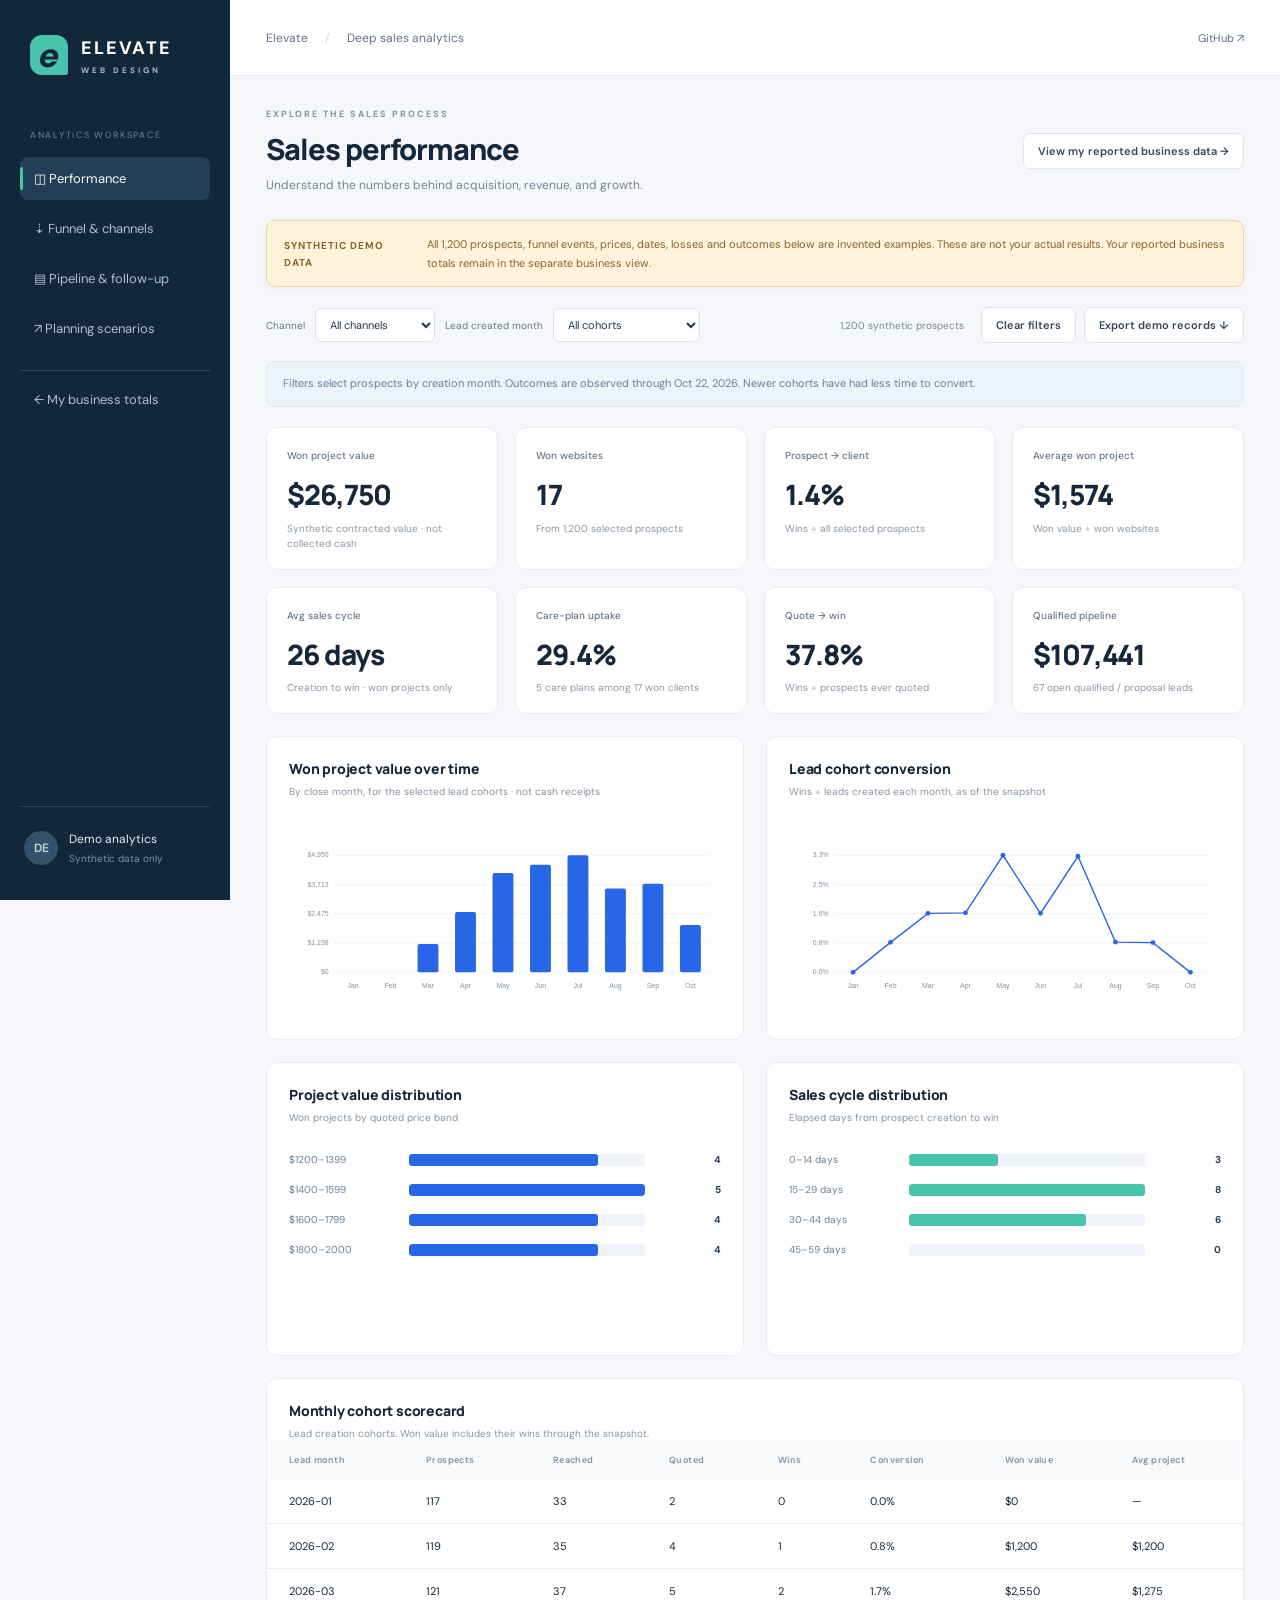
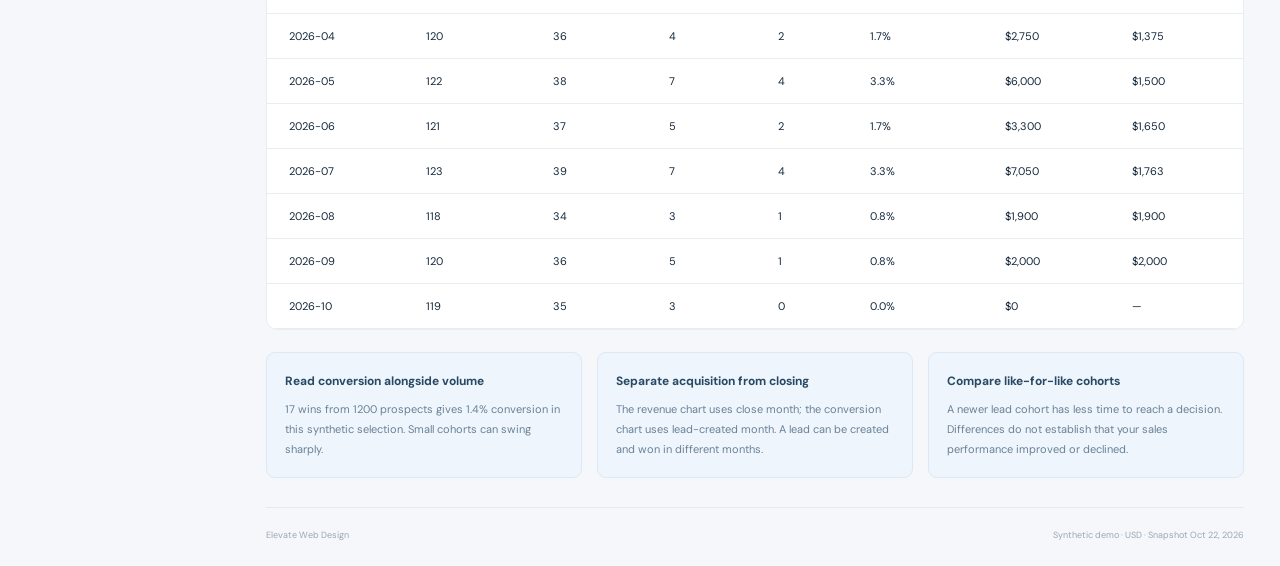
==== analytics.html @ 9e66ab22 "Add deep analytics demo: funnel conversions, channel trends, pipeline and scenarios" ====
<!doctype html><html lang="en"><head><meta charset="utf-8"><meta name="viewport" content="width=device-width,initial-scale=1"><meta name="description" content="Synthetic sales analytics demonstration: funnel conversions, channels, revenue, pipeline, and scenario planning. Not actual Elevate client records."><title>Elevate — Deep Sales Analytics</title><link rel="stylesheet" href="styles.css"><link rel="stylesheet" href="analytics.css"></head><body>
<aside class="sidebar"><a class="brand" href="index.html"><span class="brandmark">e</span><span>ELEVATE<small>WEB DESIGN</small></span></a><div class="workspace">ANALYTICS WORKSPACE</div><nav aria-label="Analytics navigation"><button class="nav active" data-tab="performance">◫ Performance</button><button class="nav" data-tab="funnel">⇣ Funnel & channels</button><button class="nav" data-tab="pipeline">▤ Pipeline & follow-up</button><button class="nav" data-tab="planning">↗ Planning scenarios</button><a class="nav business-link" href="index.html">← My business totals</a></nav><div class="side-bottom"><div class="avatar">DE</div><div>Demo analytics<small>Synthetic data only</small></div></div></aside>
<main><header class="topbar"><span class="breadcrumb">Elevate <span>/</span> Deep sales analytics</span><a class="github" href="https://github.com/aidenwilliams888-123/elevate-sales-dashboard" target="_blank" rel="noopener">GitHub ↗</a></header><div class="content"><div class="heading"><div><div class="eyebrow">EXPLORE THE SALES PROCESS</div><h1 id="analysis-title">Sales performance</h1><p>Understand the numbers behind acquisition, revenue, and growth.</p></div><a class="button" href="index.html">View my reported business data →</a></div>
<div class="demo-banner"><strong>SYNTHETIC DEMO DATA</strong><span>All 1,200 prospects, funnel events, prices, dates, losses and outcomes below are invented examples. These are not your actual results. Your reported business totals remain in the separate business view.</span></div>
<div class="analytics-toolbar"><div class="filters"><label for="channel">Channel</label><select id="channel"><option>All channels</option><option>Cold call</option><option>Referral</option></select><label for="cohort">Lead created month</label><select id="cohort"><option value="All">All cohorts</option></select></div><div><span id="selection-count"></span><button class="button" id="reset-analytics">Clear filters</button> <button class="button" id="download-demo">Export demo records ↓</button></div></div>
<div id="filter-note" class="notice">Filters select prospects by creation month. Outcomes are observed through Oct 22, 2026. Newer cohorts have had less time to convert.</div>
<section class="analysis-page" id="performance"><div class="kpi-grid" id="performance-kpis"></div><div class="bottom-grid"><article class="panel"><div class="panel-head"><div><h2>Won project value over time</h2><p>By close month, for the selected lead cohorts · not cash receipts</p></div></div><div id="revenue-chart" class="demo-chart"></div></article><article class="panel"><div class="panel-head"><div><h2>Lead cohort conversion</h2><p>Wins ÷ leads created each month, as of the snapshot</p></div></div><div id="conversion-chart" class="demo-chart"></div></article></div><div class="bottom-grid"><article class="panel"><div class="panel-head"><div><h2>Project value distribution</h2><p>Won projects by quoted price band</p></div></div><div id="price-chart" class="demo-chart"></div></article><article class="panel"><div class="panel-head"><div><h2>Sales cycle distribution</h2><p>Elapsed days from prospect creation to win</p></div></div><div id="cycle-chart" class="demo-chart"></div></article></div><article class="panel"><div class="panel-head"><div><h2>Monthly cohort scorecard</h2><p>Lead creation cohorts. Won value includes their wins through the snapshot.</p></div></div><div class="table-scroll"><table><thead><tr><th>Lead month</th><th>Prospects</th><th>Reached</th><th>Quoted</th><th>Wins</th><th>Conversion</th><th>Won value</th><th>Avg project</th></tr></thead><tbody id="monthly-scorecard"></tbody></table></div></article><div class="insights" id="performance-insights"></div></section>
<section class="analysis-page" id="funnel" hidden><div class="kpi-grid" id="funnel-kpis"></div><div class="bottom-grid"><article class="panel"><div class="panel-head"><div><h2>From first outreach to a sale</h2><p>Milestones ever reached by the selected prospects</p></div></div><div id="funnel-bars" class="funnel-bars"></div><div class="panel-foot">These are nested milestones, not counts of people currently sitting in each stage.</div></article><article class="panel"><div class="panel-head"><div><h2>Where the funnel narrows</h2><p>Progression and non-progression between adjacent milestones</p></div></div><div class="table-scroll"><table><thead><tr><th>Step</th><th>Progressed</th><th>Rate</th><th>Not progressed</th></tr></thead><tbody id="step-rows"></tbody></table></div><div class="panel-foot">Not progressed may mean lost or still open. It is not a confirmed rejection count.</div></article></div><article class="panel"><div class="panel-head"><div><h2>Channel performance</h2><p>Compare conversion, value, and sales effort in the same cohort</p></div></div><div class="table-scroll"><table><thead><tr><th>Channel</th><th>Prospects</th><th>Wins</th><th>Conversion</th><th>Quote → win</th><th>Won value</th><th>Avg value</th><th>Leads / win</th><th>Care uptake</th></tr></thead><tbody id="channel-rows"></tbody></table></div></article><div class="bottom-grid"><article class="panel"><div class="panel-head"><div><h2>Recorded loss reasons</h2><p>Lost prospects only · counts, not percentages of all leads</p></div></div><div id="loss-chart" class="demo-chart"></div></article><article class="panel"><div class="panel-head"><div><h2>What a better close rate could change</h2><p>Illustration: quote-to-win rises by 5 percentage points</p></div></div><div id="funnel-sensitivity" class="definition"></div></article></div><div class="insights" id="channel-insights"></div></section>
<section class="analysis-page" id="pipeline" hidden><div class="kpi-grid" id="pipeline-kpis"></div><div class="bottom-grid"><article class="panel"><div class="panel-head"><div><h2>Current open stage counts</h2><p>Excludes won and lost opportunities</p></div></div><div id="stage-chart" class="demo-chart"></div></article><article class="panel"><div class="panel-head"><div><h2>Qualified pipeline value</h2><p>Open Qualified and Proposal opportunities only</p></div></div><div id="pipeline-chart" class="demo-chart"></div><div class="panel-foot">Weighted value assumes 20% for Qualified and 50% for Proposal. These are illustrative probabilities, not calibrated predictions.</div></article></div><article class="panel"><div class="panel-head"><div><h2>Follow-up queue</h2><p>Open qualified leads, earliest due date first. Late dates are relative to Oct 22, 2026.</p></div><span class="badge">SYNTHETIC EXAMPLES</span></div><div class="table-scroll"><table><thead><tr><th>Demo ID</th><th>Source</th><th>Stage</th><th>Quoted value</th><th>Last contact</th><th>Follow-up due</th><th>Status</th></tr></thead><tbody id="followup-rows"></tbody></table></div><div class="pagination"><span id="queue-count"></span><button class="button" id="queue-prev">← Previous</button><button class="button" id="queue-next">Next →</button></div></article><article class="panel"><div class="panel-head"><div><h2>All demo prospects</h2><p>Inspect the records behind the aggregates</p></div><label class="search-label" for="demo-search">Search demo ID<input id="demo-search" placeholder="DEMO-123" type="search"></label></div><div class="table-scroll"><table><thead><tr><th>ID</th><th>Created</th><th>Channel</th><th>Stage</th><th>Reached</th><th>Quoted</th><th>Won value</th></tr></thead><tbody id="prospect-rows"></tbody></table></div><div class="pagination"><span id="prospect-count"></span><button class="button" id="prospect-prev">← Previous</button><button class="button" id="prospect-next">Next →</button></div></article></section>
<section class="analysis-page" id="planning" hidden><div class="notice"><strong>HYPOTHETICAL PLANNING MODEL.</strong> The inputs are assumptions, not your actual costs or a prediction. Filters above change the demo benchmarks; editable scenario inputs remain independent.</div><div class="scenario-grid"><article class="panel"><div class="panel-head"><div><h2>Monthly planning inputs</h2><p>Change the assumptions to see the trade-offs.</p></div></div><form id="scenario-form" class="scenario-form"><div class="form-grid"><label>New prospects / month<input name="prospects" type="number" min="0" max="100000" value="200" step="1" required></label><label>Lead-to-sale conversion (%)<input name="conversion" type="number" min="0" max="100" value="1.5" step="0.001" required></label><label>Website price (USD)<input name="price" type="number" min="0" max="1000000" value="1500" required></label><label>Direct cost / project (USD)<input name="directCost" type="number" min="0" max="1000000" value="100" required></label><label>Fixed monthly costs (USD)<input name="fixedCosts" type="number" min="0" max="1000000" value="100" required></label><label>Delivery hours / project<input name="hoursPerProject" type="number" min="0.1" max="10000" value="20" step="0.1" required></label><label>Available delivery hours / month<input name="deliveryHours" type="number" min="0" max="10000" value="80" step="1" required></label><label>Outreach minutes / prospect<input name="minutesPerContact" type="number" min="0" max="10000" value="4" step="0.1" required></label><label>New clients taking care (%)<input name="careRate" type="number" min="0" max="100" value="30" step="1" required></label><label>Care price / month (USD)<input name="carePrice" type="number" min="0" max="100000" value="50" required></label></div><div class="scenario-actions"><button class="button primary" type="submit">Calculate scenario</button><button class="button" id="use-demo-rate" type="button">Use selected demo conversion</button></div><p id="scenario-error" class="error" role="alert"></p></form></article><div><div id="scenario-kpis" class="scenario-kpis"></div><article class="panel"><div class="panel-head"><div><h2>Capacity and economics</h2><p>Expected values can include fractional projects.</p></div></div><div class="definition" id="scenario-detail"></div></article></div></div><article class="panel"><div class="panel-head"><div><h2>Conversion × pricing sensitivity</h2><p>Website value at the same outreach and capacity assumptions. Care revenue excluded.</p></div></div><div class="table-scroll"><table><thead id="sensitivity-head"></thead><tbody id="sensitivity-body"></tbody></table></div><div class="panel-foot">Capacity caps delivered projects. Contribution excludes tax and owner pay. Owner time is shown separately through contribution per total modeled hour. No care delivery cost or churn is modeled.</div></article></section>
<footer>Elevate Web Design <span>Synthetic demo · USD · Snapshot Oct 22, 2026</span></footer></div></main><script type="module" src="analytics.mjs"></script></body></html>
---- styles.css ----
@import url('https://fonts.googleapis.com/css2?family=DM+Sans:wght@400;500;600;700&family=Manrope:wght@400;500;600;700;800&display=swap');
:root{--ink:#15283b;--muted:#748396;--blue:#2866e8;--teal:#48c4ad;--line:#e8edf2;--bg:#f5f7fa}*{box-sizing:border-box}body{margin:0;background:var(--bg);color:var(--ink);font-family:'DM Sans',Arial,sans-serif;font-size:14px}button,input,select,textarea{font:inherit}button,a,input,select,textarea{outline-offset:4px}button{cursor:pointer}a{color:inherit;text-decoration:none}button{transition:background .15s,transform .15s}button:hover{filter:brightness(.97)}[hidden]{display:none!important}.sidebar{position:fixed;inset:0 auto 0 0;width:230px;background:#12273a;color:#afbdc9;padding:35px 20px;display:flex;flex-direction:column}.brand{display:flex;align-items:center;gap:13px;color:white;font-size:18px;letter-spacing:2px;font-weight:800;padding:0 10px}.brandmark{width:38px;height:40px;background:#48c4ad;border-radius:12px 12px 3px 12px;display:grid;place-items:center;font-size:35px;font-style:italic;line-height:1;color:#12273a;letter-spacing:-3px;padding-right:4px}.brand small{display:block;font-size:8px;letter-spacing:3px;color:#a8b7c5;margin-top:5px}.workspace{font-size:9px;letter-spacing:1.7px;margin:54px 10px 16px;color:#71869a}.nav{display:flex;gap:12px;align-items:center;width:100%;border:0;text-align:left;background:none;color:#aebfce;border-radius:8px;padding:13px 14px;font-size:13px;margin-bottom:7px}.nav span{font-size:20px;width:22px}.nav.active{background:#233e55;color:#fff}.nav.active:before{content:'';position:absolute;width:3px;height:23px;border-radius:3px;background:var(--teal);left:20px}.side-bottom{margin-top:auto;border-top:1px solid #2b4052;padding:24px 4px 0;display:flex;gap:11px;align-items:center;color:#e6edf2;font-size:12px}.side-bottom small{display:block;color:#7f95a8;font-size:10px;margin-top:5px}.avatar{background:#34516a;color:#b6dfdb;border-radius:50%;width:34px;height:34px;display:grid;place-items:center;font-weight:600}main{margin-left:230px}.topbar{height:76px;background:#fff;border-bottom:1px solid var(--line);padding:0 36px;display:flex;align-items:center;justify-content:space-between}.breadcrumb{font-size:12px;color:#617287}.breadcrumb span{margin:0 14px;color:#ccd4dd}.top-actions{display:flex;align-items:center;gap:24px}.github{font-size:11px;color:#5b6e83}.pill{font-size:10px;background:#eff7f4;padding:8px 12px;border-radius:20px;color:#477a6c}.pill i{display:inline-block;width:6px;height:6px;background:#50ad8d;border-radius:50%;margin-right:6px}.content{max-width:1600px;margin:auto;padding:32px 36px 0}.heading{display:flex;align-items:center;justify-content:space-between;margin-bottom:27px;gap:20px}.eyebrow{font-size:9px;font-weight:700;letter-spacing:2px;color:#8593a3;margin-bottom:9px}h1,h2,h3{font-family:Manrope,Arial,sans-serif;margin:0}h1{font-size:29px;letter-spacing:-1px;font-weight:800}.heading p{margin:8px 0 0;color:var(--muted);font-size:12px}.heading-actions{display:flex;gap:15px;align-items:center}.date-label{font-size:10px;color:#7f8da0}.button{border:1px solid #dfe5ec;border-radius:7px;background:#fff;color:#34465a;font-size:11px;font-weight:600;padding:10px 14px;white-space:nowrap}.button.primary{background:var(--blue);color:#fff;border-color:var(--blue)}.evidence-strip{display:flex;align-items:center;gap:12px;margin-bottom:22px;padding:11px 14px;background:#eef2f8;border:1px solid #e4eaf2;border-radius:8px;color:#68788a;font-size:10px}.badge{font-size:8px;font-weight:700;letter-spacing:1px;white-space:nowrap;background:#eef2f8;padding:6px 8px;border-radius:4px;color:#728296}.reported{background:#e0e8f5;color:#506e9f}.estimated{background:#fff1d8;color:#a17c3f}.text-button{border:0;background:none;color:#54729a;font-size:10px;white-space:nowrap;margin-left:auto}.kpi-grid{display:grid;grid-template-columns:repeat(4,minmax(0,1fr));gap:17px;margin-bottom:22px}.kpi{background:#fff;border:1px solid var(--line);border-radius:11px;padding:21px 20px 18px;min-width:0}.kpi-label{color:#64768a;font-size:11px;font-weight:500;display:flex;align-items:center;justify-content:space-between;gap:6px}.tag{background:#f2f5fa;color:#7b8fa9;font-size:8px;padding:4px 6px;border-radius:4px}.tag.teal{background:#ecf8f3;color:#4e9f89}.kpi-value{font-family:Manrope,Arial,sans-serif;font-size:32px;font-weight:800;letter-spacing:-1px;margin:16px 0 9px;line-height:1.2}.kpi-note{color:#8a97a7;font-size:10px;line-height:1.5}.overview-grid{display:grid;grid-template-columns:1.55fr 1fr;gap:22px;margin-bottom:22px}.bottom-grid{display:grid;grid-template-columns:1fr 1fr;gap:22px;margin-bottom:22px}.panel{background:#fff;border:1px solid var(--line);border-radius:11px;overflow:hidden;margin-bottom:22px}.overview-grid .panel,.bottom-grid .panel{margin-bottom:0}.panel-head{padding:22px 22px 0;display:flex;align-items:flex-start;justify-content:space-between;gap:10px}h2{font-size:14px;font-weight:800;letter-spacing:-.2px}.panel-head p{font-size:10px;color:#8694a4;margin:6px 0 0;line-height:1.5}.panel-foot{font-size:9px;color:#8593a3;line-height:1.7;border-top:1px solid #f0f3f6;margin:0 22px;padding:13px 0}.trend-empty{margin:20px 22px 18px;min-height:170px;border-radius:7px;border:1px dashed #dfe7ee;display:flex;flex-direction:column;align-items:center;justify-content:center;text-align:center;background:repeating-linear-gradient(0deg,#fbfcfe,#fbfcfe 41px,#f0f3f7 42px,#fbfcfe 43px);padding:25px}.chart-symbol{font-size:25px;color:#a5bad3;background:#edf3fb;border:1px solid #e0eaf6;border-radius:8px;width:44px;height:40px;display:grid;place-items:center;margin-bottom:13px}.trend-empty strong{font-size:12px;font-weight:600}.trend-empty p{max-width:320px;line-height:1.7;font-size:10px;color:#8a99aa;margin:8px 0 10px}.source-display{display:flex;align-items:center;justify-content:center;gap:30px;min-height:227px;padding:15px 22px}.donut{width:140px;height:140px;border-radius:50%;display:grid;place-items:center;background:conic-gradient(var(--blue) 0 80%,var(--teal) 80% 100%);transform:rotate(-90deg)}.donut>div{width:112px;height:112px;border-radius:50%;background:#fff;display:flex;flex-direction:column;align-items:center;justify-content:center;transform:rotate(90deg)}.donut strong{font-family:Manrope,Arial,sans-serif;font-size:27px;letter-spacing:-1px}.donut span{font-size:10px;color:#8995a4;margin-top:4px}.legend{min-width:120px;font-size:11px}.legend>div{display:grid;grid-template-columns:7px 1fr auto;gap:8px;align-items:center;margin:18px 0}.legend strong{margin-left:10px;font-size:11px}.swatch{display:block;width:6px;height:6px;border-radius:50%}.blue{background:var(--blue)}.mint{background:var(--teal)}.stat-row{display:flex;justify-content:space-between;align-items:center;gap:15px;margin:0 22px;padding:17px 0 13px;border-bottom:1px solid #f0f3f6;font-size:11px}.stat-row:first-of-type{margin-top:13px}.stat-row span{color:#738298}.stat-row strong{font-size:11px;white-space:nowrap}.small-note{font-size:10px;line-height:1.8;color:#8593a3;margin:8px 22px 18px}.story{padding:24px 24px 9px 38px}.story>div{position:relative;padding:0 0 16px 20px;border-left:1px solid #dce7ef}.story>div:last-child{border:0}.story-dot{position:absolute;left:-4px;top:3px;width:7px;height:7px;border-radius:50%;background:#56bdaa;box-shadow:0 0 0 4px #eff9f6}.story-dot.orange{background:#e4af6a;box-shadow:0 0 0 4px #fff7ec}.story strong{font-size:11px}.story p{font-size:10px;color:#8593a3;line-height:1.6;margin:5px 0 0}footer{display:flex;justify-content:space-between;gap:15px;font-size:9px;color:#9aa6b4;border-top:1px solid #e4eaf1;padding:21px 0 25px;margin-top:29px}.notice{font-size:11px;line-height:1.8;color:#6a7f96;background:#edf3fb;border:1px solid #dde8f7;padding:12px 16px;border-radius:8px;margin-bottom:20px}.ledger-toolbar{display:flex;justify-content:space-between;align-items:flex-end;gap:20px;margin-bottom:20px}.filters{display:flex;gap:12px}label{display:block;font-size:11px;color:#63758a;margin:0 0 16px}input,select,textarea{display:block;border:1px solid #dce3ec;border-radius:6px;background:#fff;color:#23384c;padding:10px 11px;width:100%;margin-top:7px;font-size:12px}textarea{resize:vertical}.filters label{margin:0;min-width:130px}.filters select{padding:8px 30px 8px 10px}.table-scroll{overflow:auto}table{border-collapse:collapse;width:100%;text-align:left;font-size:11px}th{font-size:9px;letter-spacing:.4px;font-weight:600;color:#8292a4;background:#f8fafc;padding:13px 22px;white-space:nowrap}td{padding:15px 22px;border-bottom:1px solid var(--line);white-space:nowrap}td.number,th.number{text-align:right}.table-panel table{margin-top:20px}.empty-ledger{text-align:center;padding:35px 20px 40px}.empty-ledger strong{font-size:13px}.empty-ledger p{font-size:11px;color:var(--muted);margin:10px auto 20px;max-width:450px;line-height:1.7}.row-button{background:none;border:0;color:#57759b;font-size:10px;padding:4px}.row-button.remove{color:#a66e6e}.definition{padding:8px 22px 14px}.definition h3{font-size:11px;margin-top:18px}.definition p{font-size:11px;color:#7b8c9d;line-height:1.9;margin:7px 0 12px}.data-actions{display:flex;flex-wrap:wrap;gap:9px;padding:0 22px 22px}.interview{padding:24px}.interview h2{margin-top:15px}.interview p{font-size:12px;color:#72849a;line-height:1.9;max-width:950px}.chart{padding:20px 22px 15px}.chart svg{width:100%;height:210px;display:block}.chart-notice{font-size:9px;color:#8796a6;margin-top:8px}.chart-label{fill:#8492a3;font-size:10px;font-family:Arial,sans-serif}dialog{border:1px solid var(--line);border-radius:13px;padding:26px;max-width:580px;width:calc(100% - 32px);color:var(--ink);box-shadow:0 20px 80px #10203033}dialog::backdrop{background:#0e253988;backdrop-filter:blur(3px)}.modal-head{display:flex;align-items:flex-start;justify-content:space-between;gap:15px;margin-bottom:18px}.modal-head h2{font-size:19px}.icon-button{background:none;border:0;font-size:25px;color:#8392a3;padding:0 3px}.form-grid{display:grid;grid-template-columns:1fr 1fr;gap:15px}.modal-actions{display:flex;gap:10px;justify-content:flex-end;margin-top:20px}.error{color:#b34d4d;font-size:11px;line-height:1.6}.toast{position:fixed;bottom:24px;left:50%;transform:translateX(-50%);z-index:10;max-width:90vw;background:#152c40;color:#fff;padding:13px 20px;border-radius:8px;font-size:12px;box-shadow:0 6px 30px #12273a22}#confirm-description{font-size:12px;color:var(--muted);line-height:1.8}
@media(min-width:1500px){.content{padding-left:45px;padding-right:45px}.kpi-value{font-size:38px}.source-display{gap:45px}.donut{width:154px;height:154px}.donut>div{width:126px;height:126px}}
@media(max-width:1200px){.sidebar{width:195px;padding-left:13px;padding-right:13px}.nav.active:before{left:13px}main{margin-left:195px}.content{padding:26px 24px 0}.topbar{padding:0 24px}.kpi{padding:18px 15px}.kpi-value{font-size:27px}.source-display{gap:15px}.donut{width:120px;height:120px;flex-shrink:0}.donut>div{width:96px;height:96px}.legend{min-width:100px;font-size:10px}.heading-actions{flex-direction:column;align-items:flex-end;gap:9px}.evidence-strip{line-height:1.6}.tag{display:none}}
@media(max-width:950px){.sidebar{width:175px}.brand{font-size:15px;gap:8px;padding:0 3px}.brandmark{width:32px;height:34px}.nav{font-size:11px;padding:12px 9px;gap:6px}.workspace{font-size:8px;margin-left:4px}main{margin-left:175px}.kpi-grid{grid-template-columns:repeat(2,minmax(0,1fr))}.overview-grid,.bottom-grid{grid-template-columns:1fr}.source-display{min-height:205px;gap:45px}.heading h1{font-size:25px}.top-actions{gap:12px}.github{font-size:10px}.pill{display:none}}
@media(max-width:620px){.sidebar{position:static;width:auto;padding:16px;flex-direction:row;flex-wrap:wrap;gap:18px;align-items:center}.brand{font-size:13px}.brand small{font-size:7px}.brandmark{width:29px;height:30px;font-size:29px}.workspace,.side-bottom{display:none}.sidebar nav{display:grid;grid-template-columns:repeat(4,1fr);width:100%;gap:5px}.nav{display:block;text-align:center;margin:0;padding:9px 3px;font-size:9px}.nav span{display:none}.nav.active:before{display:none}main{margin:0}.topbar{height:48px;padding:0 16px}.breadcrumb{font-size:10px}.github{font-size:9px}.content{padding:22px 16px 0}.heading{align-items:flex-start;margin-bottom:19px;gap:10px}.heading h1{font-size:24px}.heading p{font-size:10px;max-width:180px;line-height:1.6}.eyebrow{font-size:8px}.heading-actions{gap:7px}.date-label{font-size:8px}.heading-actions .button{font-size:9px;padding:8px}.evidence-strip{flex-wrap:wrap;gap:8px;padding:11px;font-size:9px}.evidence-strip .text-button{margin-left:0}.kpi-grid{gap:10px}.kpi{padding:16px 12px}.kpi-label{font-size:10px}.kpi-value{font-size:28px;margin-top:13px}.kpi-note{font-size:9px}.panel-head{padding:19px 17px 0}.panel-head h2{font-size:13px}.panel-head p{font-size:9px}.panel-foot{margin:0 17px;font-size:9px}.source-display{gap:30px}.ledger-toolbar{align-items:stretch;flex-direction:column;gap:15px}.filters{width:100%}.filters label{width:50%;min-width:0}.form-grid{grid-template-columns:1fr;gap:0}.stat-row{margin:0 17px;font-size:10px}.stat-row strong{font-size:10px}.small-note{margin-left:17px;margin-right:17px}footer{font-size:8px;line-height:1.6}footer span{max-width:160px;text-align:right}.chart svg{height:190px}.notice{font-size:10px}}
---- analytics.css ----
.demo-banner{background:#fff3db;border:1px solid #f0d59f;border-radius:9px;padding:14px 17px;display:flex;gap:18px;align-items:center;margin-bottom:20px;color:#8a632b;font-size:11px;line-height:1.7}.demo-banner strong{min-width:125px;letter-spacing:1px;font-size:10px}.analytics-toolbar{display:flex;justify-content:space-between;gap:20px;align-items:center;margin-bottom:18px}.analytics-toolbar .filters{align-items:center;gap:10px;flex-wrap:wrap}.analytics-toolbar label{margin:0;min-width:0;font-size:10px}.analytics-toolbar select{width:auto;margin:0;min-width:110px;font-size:11px}.analytics-toolbar>div:last-child{white-space:nowrap;display:flex;align-items:center;gap:8px}#selection-count{font-size:10px;color:#73869b;margin-right:9px}.analysis-page .kpi-grid{grid-template-columns:repeat(4,minmax(0,1fr))}.analysis-page .kpi-value{font-size:28px}.analysis-page .kpi-label{font-size:10px}.demo-chart{padding:20px 22px 15px;min-height:230px}.demo-chart svg{display:block;width:100%;height:205px}.mini-bars{display:flex;flex-direction:column;gap:17px;padding:8px 0}.mini-row{display:grid;grid-template-columns:108px 1fr 64px;gap:12px;align-items:center;font-size:10px;color:#6b7f94}.mini-track{height:12px;background:#f0f4fa;border-radius:3px;overflow:hidden}.mini-track i{display:block;height:100%;background:#2866e8;border-radius:3px}.mini-row strong{color:#243e59;text-align:right}.funnel-bars{padding:25px 22px}.funnel-step{display:grid;grid-template-columns:90px 1fr 55px;gap:12px;align-items:center;margin-bottom:15px;font-size:11px}.funnel-track{background:#f0f4fa;border-radius:4px;height:28px;overflow:hidden}.funnel-track i{display:block;min-width:3px;height:100%;background:#2866e8;border-radius:4px}.funnel-step strong{text-align:right}.insights{display:grid;grid-template-columns:repeat(3,1fr);gap:15px;margin-bottom:22px}.insight{border:1px solid #dce8f5;border-radius:9px;background:#eef5fc;padding:18px;font-size:11px;line-height:1.8;color:#6a8096}.insight strong{display:block;color:#284963;font-size:12px;margin-bottom:7px}.pagination{padding:15px 22px;display:flex;align-items:center;justify-content:flex-end;gap:10px;font-size:10px;color:#75889b}.pagination span{margin-right:auto}.pagination button:disabled{opacity:.4;cursor:default}.search-label{font-size:9px;margin:0}.search-label input{padding:7px 9px;width:140px}.scenario-grid{display:grid;grid-template-columns:1.1fr 1fr;gap:22px}.scenario-form{padding:23px}.scenario-form input{font-size:12px}.scenario-kpis{display:grid;grid-template-columns:1fr 1fr;gap:15px;margin-bottom:22px}.scenario-kpis .kpi-value{font-size:25px}.scenario-actions{display:flex;gap:8px;flex-wrap:wrap}.highlight-cell{background:#eaf6f2;color:#277564;font-weight:700}.metric-note{margin-top:8px;color:#8996a5;font-size:9px;line-height:1.7}.status-overdue{background:#fff0e9;color:#b5774b;padding:4px 7px;border-radius:4px;font-size:9px}.status-upcoming{background:#edf7f1;color:#578970;padding:4px 7px;border-radius:4px;font-size:9px}.business-link{margin-top:20px;border-top:1px solid #34495b;border-radius:0;padding-top:20px}.analytics-launch{background:linear-gradient(100deg,#15324b,#264c70);border-radius:10px;padding:24px;color:white;display:flex;align-items:center;justify-content:space-between;gap:20px;margin-bottom:22px}.analytics-launch h2{font-size:17px}.analytics-launch p{font-size:11px;color:#b0c7dc;line-height:1.8;margin:8px 0 0;max-width:650px}.analytics-launch .button{background:#55cfb5;color:#143343;border:0}.no-data{text-align:center;padding:70px 20px;color:#7e8fa1;font-size:12px}.scenario-form label{margin-bottom:14px}.scenario-form .form-grid{gap:0 15px}
@media(max-width:1150px){.analytics-toolbar{align-items:flex-start;flex-direction:column;gap:12px}.analytics-toolbar>div:last-child{width:100%}.scenario-grid{grid-template-columns:1fr}.analysis-page .kpi-value{font-size:26px}}
@media(max-width:850px){.analysis-page .kpi-grid{grid-template-columns:repeat(2,minmax(0,1fr))}.insights{grid-template-columns:1fr}.demo-banner{flex-direction:column;align-items:flex-start;gap:6px}.analytics-launch{align-items:flex-start;flex-direction:column}}
@media(max-width:620px){.sidebar nav{grid-template-columns:1fr 1fr}.business-link{margin:0;padding:10px;grid-column:1/-1;border-top:1px solid #34495b}.heading{flex-direction:column}.heading p{max-width:none}.analytics-toolbar .filters{display:grid;grid-template-columns:110px 1fr;width:100%}.analytics-toolbar select{width:100%}.analytics-toolbar>div:last-child{flex-wrap:wrap;white-space:normal}.demo-banner{font-size:10px}#selection-count{width:100%;margin-bottom:3px}.funnel-step{grid-template-columns:70px 1fr 42px;font-size:10px}.mini-row{grid-template-columns:90px 1fr 60px}.scenario-kpis{gap:10px}.analysis-page .kpi-value{font-size:25px}}

.demo-banner{position:sticky;top:0;z-index:5;box-shadow:0 3px 12px #22364b08}
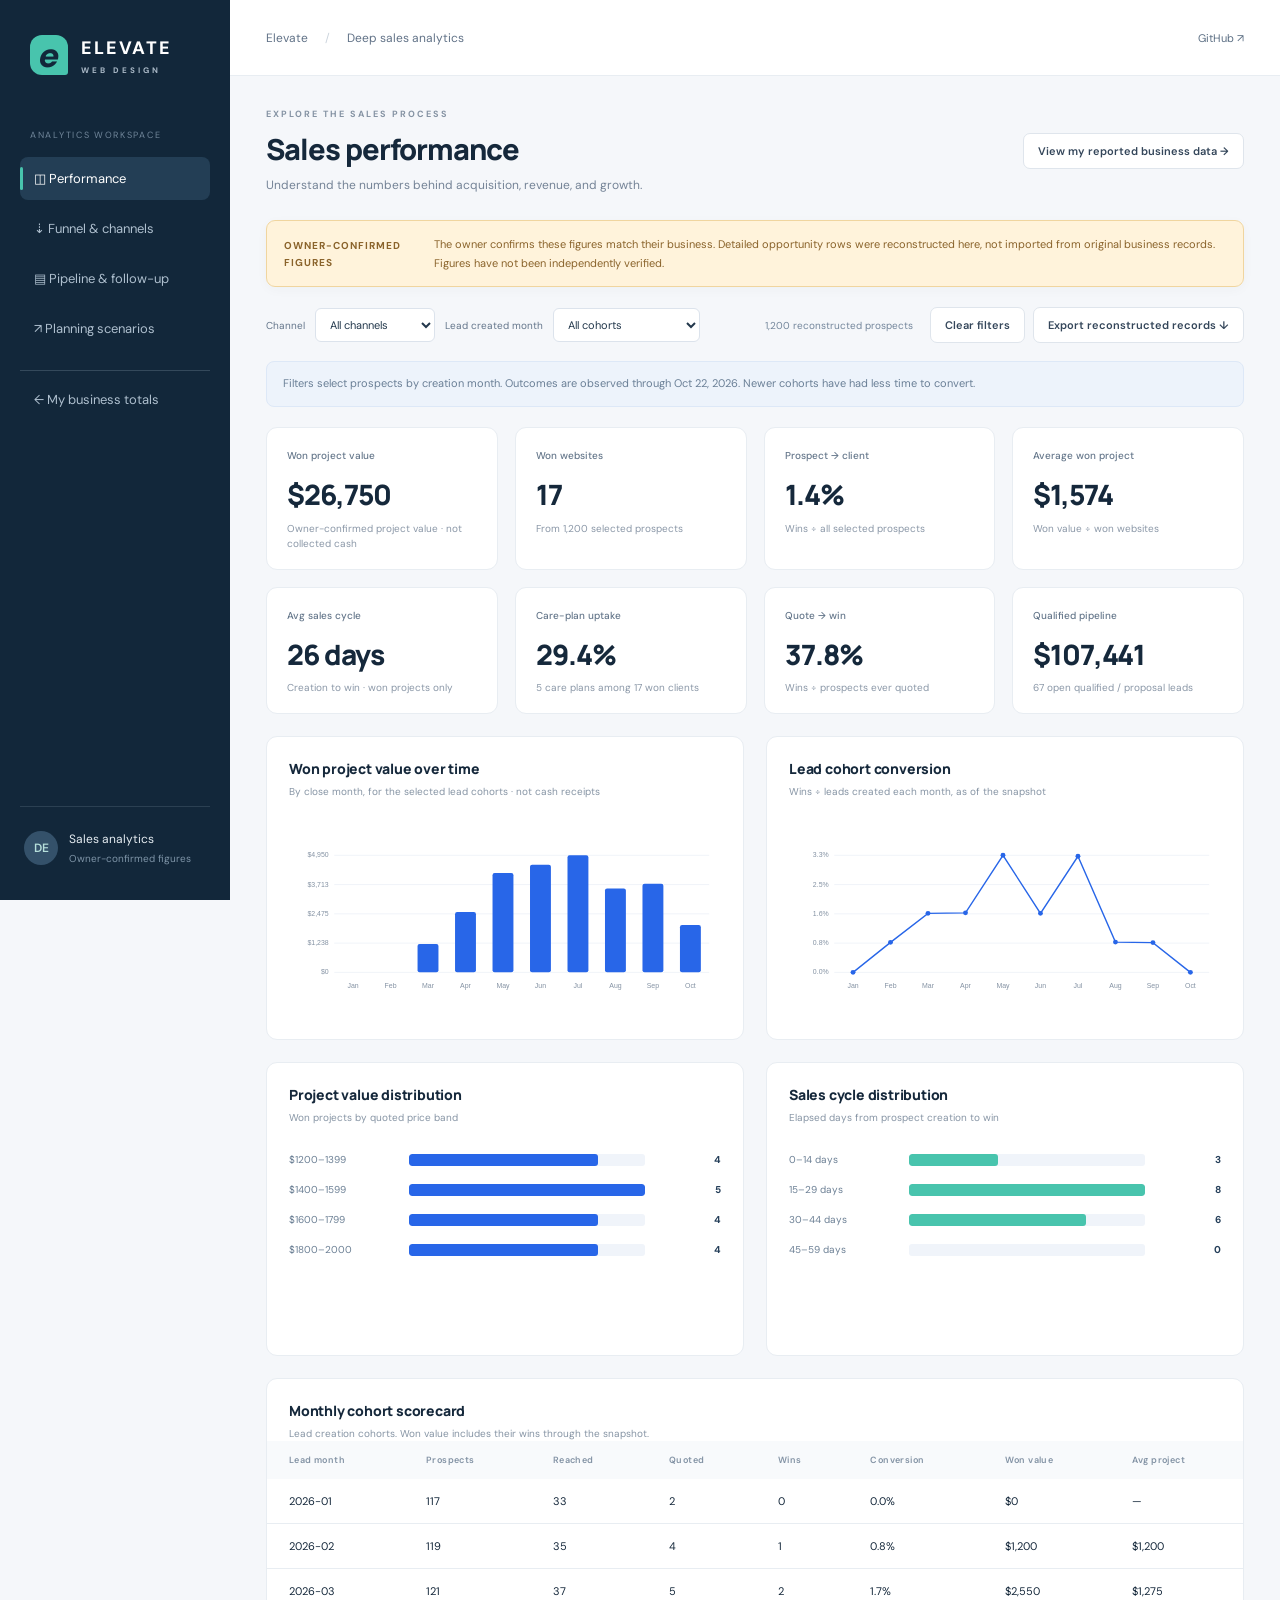
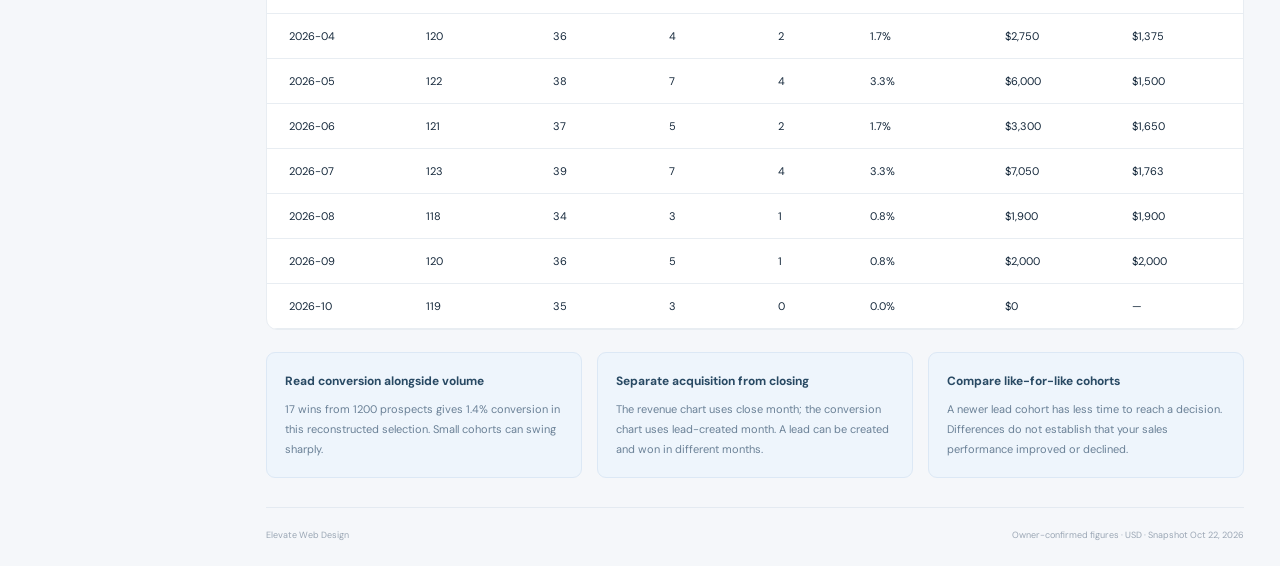
==== commit 60001cd6: "Label figures owner-confirmed and preserve reconstructed-record provenance" ====
--- a/analytics.html
+++ b/analytics.html
@@ -1,11 +1,11 @@
-<!doctype html><html lang="en"><head><meta charset="utf-8"><meta name="viewport" content="width=device-width,initial-scale=1"><meta name="description" content="Synthetic sales analytics demonstration: funnel conversions, channels, revenue, pipeline, and scenario planning. Not actual Elevate client records."><title>Elevate — Deep Sales Analytics</title><link rel="stylesheet" href="styles.css"><link rel="stylesheet" href="analytics.css"></head><body>
-<aside class="sidebar"><a class="brand" href="index.html"><span class="brandmark">e</span><span>ELEVATE<small>WEB DESIGN</small></span></a><div class="workspace">ANALYTICS WORKSPACE</div><nav aria-label="Analytics navigation"><button class="nav active" data-tab="performance">◫ Performance</button><button class="nav" data-tab="funnel">⇣ Funnel & channels</button><button class="nav" data-tab="pipeline">▤ Pipeline & follow-up</button><button class="nav" data-tab="planning">↗ Planning scenarios</button><a class="nav business-link" href="index.html">← My business totals</a></nav><div class="side-bottom"><div class="avatar">DE</div><div>Demo analytics<small>Synthetic data only</small></div></div></aside>
+<!doctype html><html lang="en"><head><meta charset="utf-8"><meta name="viewport" content="width=device-width,initial-scale=1"><meta name="description" content="Sales analytics using owner-confirmed figures and reconstructed opportunity records, with separate hypothetical planning scenarios."><title>Elevate — Deep Sales Analytics</title><link rel="stylesheet" href="styles.css"><link rel="stylesheet" href="analytics.css"></head><body>
+<aside class="sidebar"><a class="brand" href="index.html"><span class="brandmark">e</span><span>ELEVATE<small>WEB DESIGN</small></span></a><div class="workspace">ANALYTICS WORKSPACE</div><nav aria-label="Analytics navigation"><button class="nav active" data-tab="performance">◫ Performance</button><button class="nav" data-tab="funnel">⇣ Funnel & channels</button><button class="nav" data-tab="pipeline">▤ Pipeline & follow-up</button><button class="nav" data-tab="planning">↗ Planning scenarios</button><a class="nav business-link" href="index.html">← My business totals</a></nav><div class="side-bottom"><div class="avatar">DE</div><div>Sales analytics<small>Owner-confirmed figures</small></div></div></aside>
 <main><header class="topbar"><span class="breadcrumb">Elevate <span>/</span> Deep sales analytics</span><a class="github" href="https://github.com/aidenwilliams888-123/elevate-sales-dashboard" target="_blank" rel="noopener">GitHub ↗</a></header><div class="content"><div class="heading"><div><div class="eyebrow">EXPLORE THE SALES PROCESS</div><h1 id="analysis-title">Sales performance</h1><p>Understand the numbers behind acquisition, revenue, and growth.</p></div><a class="button" href="index.html">View my reported business data →</a></div>
-<div class="demo-banner"><strong>SYNTHETIC DEMO DATA</strong><span>All 1,200 prospects, funnel events, prices, dates, losses and outcomes below are invented examples. These are not your actual results. Your reported business totals remain in the separate business view.</span></div>
-<div class="analytics-toolbar"><div class="filters"><label for="channel">Channel</label><select id="channel"><option>All channels</option><option>Cold call</option><option>Referral</option></select><label for="cohort">Lead created month</label><select id="cohort"><option value="All">All cohorts</option></select></div><div><span id="selection-count"></span><button class="button" id="reset-analytics">Clear filters</button> <button class="button" id="download-demo">Export demo records ↓</button></div></div>
+<div class="demo-banner"><strong>OWNER-CONFIRMED FIGURES</strong><span>The owner confirms these figures match their business. Detailed opportunity rows were reconstructed here, not imported from original business records. Figures have not been independently verified.</span></div>
+<div class="analytics-toolbar"><div class="filters"><label for="channel">Channel</label><select id="channel"><option>All channels</option><option>Cold call</option><option>Referral</option></select><label for="cohort">Lead created month</label><select id="cohort"><option value="All">All cohorts</option></select></div><div><span id="selection-count"></span><button class="button" id="reset-analytics">Clear filters</button> <button class="button" id="download-demo">Export reconstructed records ↓</button></div></div>
 <div id="filter-note" class="notice">Filters select prospects by creation month. Outcomes are observed through Oct 22, 2026. Newer cohorts have had less time to convert.</div>
 <section class="analysis-page" id="performance"><div class="kpi-grid" id="performance-kpis"></div><div class="bottom-grid"><article class="panel"><div class="panel-head"><div><h2>Won project value over time</h2><p>By close month, for the selected lead cohorts · not cash receipts</p></div></div><div id="revenue-chart" class="demo-chart"></div></article><article class="panel"><div class="panel-head"><div><h2>Lead cohort conversion</h2><p>Wins ÷ leads created each month, as of the snapshot</p></div></div><div id="conversion-chart" class="demo-chart"></div></article></div><div class="bottom-grid"><article class="panel"><div class="panel-head"><div><h2>Project value distribution</h2><p>Won projects by quoted price band</p></div></div><div id="price-chart" class="demo-chart"></div></article><article class="panel"><div class="panel-head"><div><h2>Sales cycle distribution</h2><p>Elapsed days from prospect creation to win</p></div></div><div id="cycle-chart" class="demo-chart"></div></article></div><article class="panel"><div class="panel-head"><div><h2>Monthly cohort scorecard</h2><p>Lead creation cohorts. Won value includes their wins through the snapshot.</p></div></div><div class="table-scroll"><table><thead><tr><th>Lead month</th><th>Prospects</th><th>Reached</th><th>Quoted</th><th>Wins</th><th>Conversion</th><th>Won value</th><th>Avg project</th></tr></thead><tbody id="monthly-scorecard"></tbody></table></div></article><div class="insights" id="performance-insights"></div></section>
 <section class="analysis-page" id="funnel" hidden><div class="kpi-grid" id="funnel-kpis"></div><div class="bottom-grid"><article class="panel"><div class="panel-head"><div><h2>From first outreach to a sale</h2><p>Milestones ever reached by the selected prospects</p></div></div><div id="funnel-bars" class="funnel-bars"></div><div class="panel-foot">These are nested milestones, not counts of people currently sitting in each stage.</div></article><article class="panel"><div class="panel-head"><div><h2>Where the funnel narrows</h2><p>Progression and non-progression between adjacent milestones</p></div></div><div class="table-scroll"><table><thead><tr><th>Step</th><th>Progressed</th><th>Rate</th><th>Not progressed</th></tr></thead><tbody id="step-rows"></tbody></table></div><div class="panel-foot">Not progressed may mean lost or still open. It is not a confirmed rejection count.</div></article></div><article class="panel"><div class="panel-head"><div><h2>Channel performance</h2><p>Compare conversion, value, and sales effort in the same cohort</p></div></div><div class="table-scroll"><table><thead><tr><th>Channel</th><th>Prospects</th><th>Wins</th><th>Conversion</th><th>Quote → win</th><th>Won value</th><th>Avg value</th><th>Leads / win</th><th>Care uptake</th></tr></thead><tbody id="channel-rows"></tbody></table></div></article><div class="bottom-grid"><article class="panel"><div class="panel-head"><div><h2>Recorded loss reasons</h2><p>Lost prospects only · counts, not percentages of all leads</p></div></div><div id="loss-chart" class="demo-chart"></div></article><article class="panel"><div class="panel-head"><div><h2>What a better close rate could change</h2><p>Illustration: quote-to-win rises by 5 percentage points</p></div></div><div id="funnel-sensitivity" class="definition"></div></article></div><div class="insights" id="channel-insights"></div></section>
-<section class="analysis-page" id="pipeline" hidden><div class="kpi-grid" id="pipeline-kpis"></div><div class="bottom-grid"><article class="panel"><div class="panel-head"><div><h2>Current open stage counts</h2><p>Excludes won and lost opportunities</p></div></div><div id="stage-chart" class="demo-chart"></div></article><article class="panel"><div class="panel-head"><div><h2>Qualified pipeline value</h2><p>Open Qualified and Proposal opportunities only</p></div></div><div id="pipeline-chart" class="demo-chart"></div><div class="panel-foot">Weighted value assumes 20% for Qualified and 50% for Proposal. These are illustrative probabilities, not calibrated predictions.</div></article></div><article class="panel"><div class="panel-head"><div><h2>Follow-up queue</h2><p>Open qualified leads, earliest due date first. Late dates are relative to Oct 22, 2026.</p></div><span class="badge">SYNTHETIC EXAMPLES</span></div><div class="table-scroll"><table><thead><tr><th>Demo ID</th><th>Source</th><th>Stage</th><th>Quoted value</th><th>Last contact</th><th>Follow-up due</th><th>Status</th></tr></thead><tbody id="followup-rows"></tbody></table></div><div class="pagination"><span id="queue-count"></span><button class="button" id="queue-prev">← Previous</button><button class="button" id="queue-next">Next →</button></div></article><article class="panel"><div class="panel-head"><div><h2>All demo prospects</h2><p>Inspect the records behind the aggregates</p></div><label class="search-label" for="demo-search">Search demo ID<input id="demo-search" placeholder="DEMO-123" type="search"></label></div><div class="table-scroll"><table><thead><tr><th>ID</th><th>Created</th><th>Channel</th><th>Stage</th><th>Reached</th><th>Quoted</th><th>Won value</th></tr></thead><tbody id="prospect-rows"></tbody></table></div><div class="pagination"><span id="prospect-count"></span><button class="button" id="prospect-prev">← Previous</button><button class="button" id="prospect-next">Next →</button></div></article></section>
-<section class="analysis-page" id="planning" hidden><div class="notice"><strong>HYPOTHETICAL PLANNING MODEL.</strong> The inputs are assumptions, not your actual costs or a prediction. Filters above change the demo benchmarks; editable scenario inputs remain independent.</div><div class="scenario-grid"><article class="panel"><div class="panel-head"><div><h2>Monthly planning inputs</h2><p>Change the assumptions to see the trade-offs.</p></div></div><form id="scenario-form" class="scenario-form"><div class="form-grid"><label>New prospects / month<input name="prospects" type="number" min="0" max="100000" value="200" step="1" required></label><label>Lead-to-sale conversion (%)<input name="conversion" type="number" min="0" max="100" value="1.5" step="0.001" required></label><label>Website price (USD)<input name="price" type="number" min="0" max="1000000" value="1500" required></label><label>Direct cost / project (USD)<input name="directCost" type="number" min="0" max="1000000" value="100" required></label><label>Fixed monthly costs (USD)<input name="fixedCosts" type="number" min="0" max="1000000" value="100" required></label><label>Delivery hours / project<input name="hoursPerProject" type="number" min="0.1" max="10000" value="20" step="0.1" required></label><label>Available delivery hours / month<input name="deliveryHours" type="number" min="0" max="10000" value="80" step="1" required></label><label>Outreach minutes / prospect<input name="minutesPerContact" type="number" min="0" max="10000" value="4" step="0.1" required></label><label>New clients taking care (%)<input name="careRate" type="number" min="0" max="100" value="30" step="1" required></label><label>Care price / month (USD)<input name="carePrice" type="number" min="0" max="100000" value="50" required></label></div><div class="scenario-actions"><button class="button primary" type="submit">Calculate scenario</button><button class="button" id="use-demo-rate" type="button">Use selected demo conversion</button></div><p id="scenario-error" class="error" role="alert"></p></form></article><div><div id="scenario-kpis" class="scenario-kpis"></div><article class="panel"><div class="panel-head"><div><h2>Capacity and economics</h2><p>Expected values can include fractional projects.</p></div></div><div class="definition" id="scenario-detail"></div></article></div></div><article class="panel"><div class="panel-head"><div><h2>Conversion × pricing sensitivity</h2><p>Website value at the same outreach and capacity assumptions. Care revenue excluded.</p></div></div><div class="table-scroll"><table><thead id="sensitivity-head"></thead><tbody id="sensitivity-body"></tbody></table></div><div class="panel-foot">Capacity caps delivered projects. Contribution excludes tax and owner pay. Owner time is shown separately through contribution per total modeled hour. No care delivery cost or churn is modeled.</div></article></section>
-<footer>Elevate Web Design <span>Synthetic demo · USD · Snapshot Oct 22, 2026</span></footer></div></main><script type="module" src="analytics.mjs"></script></body></html>
+<section class="analysis-page" id="pipeline" hidden><div class="kpi-grid" id="pipeline-kpis"></div><div class="bottom-grid"><article class="panel"><div class="panel-head"><div><h2>Current open stage counts</h2><p>Excludes won and lost opportunities</p></div></div><div id="stage-chart" class="demo-chart"></div></article><article class="panel"><div class="panel-head"><div><h2>Qualified pipeline value</h2><p>Open Qualified and Proposal opportunities only</p></div></div><div id="pipeline-chart" class="demo-chart"></div><div class="panel-foot">Weighted value assumes 20% for Qualified and 50% for Proposal. These are illustrative probabilities, not calibrated predictions.</div></article></div><article class="panel"><div class="panel-head"><div><h2>Follow-up queue</h2><p>Open qualified leads, earliest due date first. Late dates are relative to Oct 22, 2026.</p></div><span class="badge">RECONSTRUCTED RECORDS</span></div><div class="table-scroll"><table><thead><tr><th>Record ID</th><th>Source</th><th>Stage</th><th>Quoted value</th><th>Last contact</th><th>Follow-up due</th><th>Status</th></tr></thead><tbody id="followup-rows"></tbody></table></div><div class="pagination"><span id="queue-count"></span><button class="button" id="queue-prev">← Previous</button><button class="button" id="queue-next">Next →</button></div></article><article class="panel"><div class="panel-head"><div><h2>Reconstructed prospect records</h2><p>Inspect the records behind the aggregates</p></div><label class="search-label" for="demo-search">Search record ID<input id="demo-search" placeholder="REC-123" type="search"></label></div><div class="table-scroll"><table><thead><tr><th>ID</th><th>Created</th><th>Channel</th><th>Stage</th><th>Reached</th><th>Quoted</th><th>Won value</th></tr></thead><tbody id="prospect-rows"></tbody></table></div><div class="pagination"><span id="prospect-count"></span><button class="button" id="prospect-prev">← Previous</button><button class="button" id="prospect-next">Next →</button></div></article></section>
+<section class="analysis-page" id="planning" hidden><div class="notice"><strong>HYPOTHETICAL PLANNING MODEL.</strong> The inputs are assumptions, not your actual costs or a prediction. Filters above change the owner-confirmed benchmarks; editable scenario inputs remain independent.</div><div class="scenario-grid"><article class="panel"><div class="panel-head"><div><h2>Monthly planning inputs</h2><p>Change the assumptions to see the trade-offs.</p></div></div><form id="scenario-form" class="scenario-form"><div class="form-grid"><label>New prospects / month<input name="prospects" type="number" min="0" max="100000" value="200" step="1" required></label><label>Lead-to-sale conversion (%)<input name="conversion" type="number" min="0" max="100" value="1.5" step="0.001" required></label><label>Website price (USD)<input name="price" type="number" min="0" max="1000000" value="1500" required></label><label>Direct cost / project (USD)<input name="directCost" type="number" min="0" max="1000000" value="100" required></label><label>Fixed monthly costs (USD)<input name="fixedCosts" type="number" min="0" max="1000000" value="100" required></label><label>Delivery hours / project<input name="hoursPerProject" type="number" min="0.1" max="10000" value="20" step="0.1" required></label><label>Available delivery hours / month<input name="deliveryHours" type="number" min="0" max="10000" value="80" step="1" required></label><label>Outreach minutes / prospect<input name="minutesPerContact" type="number" min="0" max="10000" value="4" step="0.1" required></label><label>New clients taking care (%)<input name="careRate" type="number" min="0" max="100" value="30" step="1" required></label><label>Care price / month (USD)<input name="carePrice" type="number" min="0" max="100000" value="50" required></label></div><div class="scenario-actions"><button class="button primary" type="submit">Calculate scenario</button><button class="button" id="use-demo-rate" type="button">Use selected conversion</button></div><p id="scenario-error" class="error" role="alert"></p></form></article><div><div id="scenario-kpis" class="scenario-kpis"></div><article class="panel"><div class="panel-head"><div><h2>Capacity and economics</h2><p>Expected values can include fractional projects.</p></div></div><div class="definition" id="scenario-detail"></div></article></div></div><article class="panel"><div class="panel-head"><div><h2>Conversion × pricing sensitivity</h2><p>Website value at the same outreach and capacity assumptions. Care revenue excluded.</p></div></div><div class="table-scroll"><table><thead id="sensitivity-head"></thead><tbody id="sensitivity-body"></tbody></table></div><div class="panel-foot">Capacity caps delivered projects. Contribution excludes tax and owner pay. Owner time is shown separately through contribution per total modeled hour. No care delivery cost or churn is modeled.</div></article></section>
+<footer>Elevate Web Design <span>Owner-confirmed figures · USD · Snapshot Oct 22, 2026</span></footer></div></main><script type="module" src="analytics.mjs"></script></body></html>
